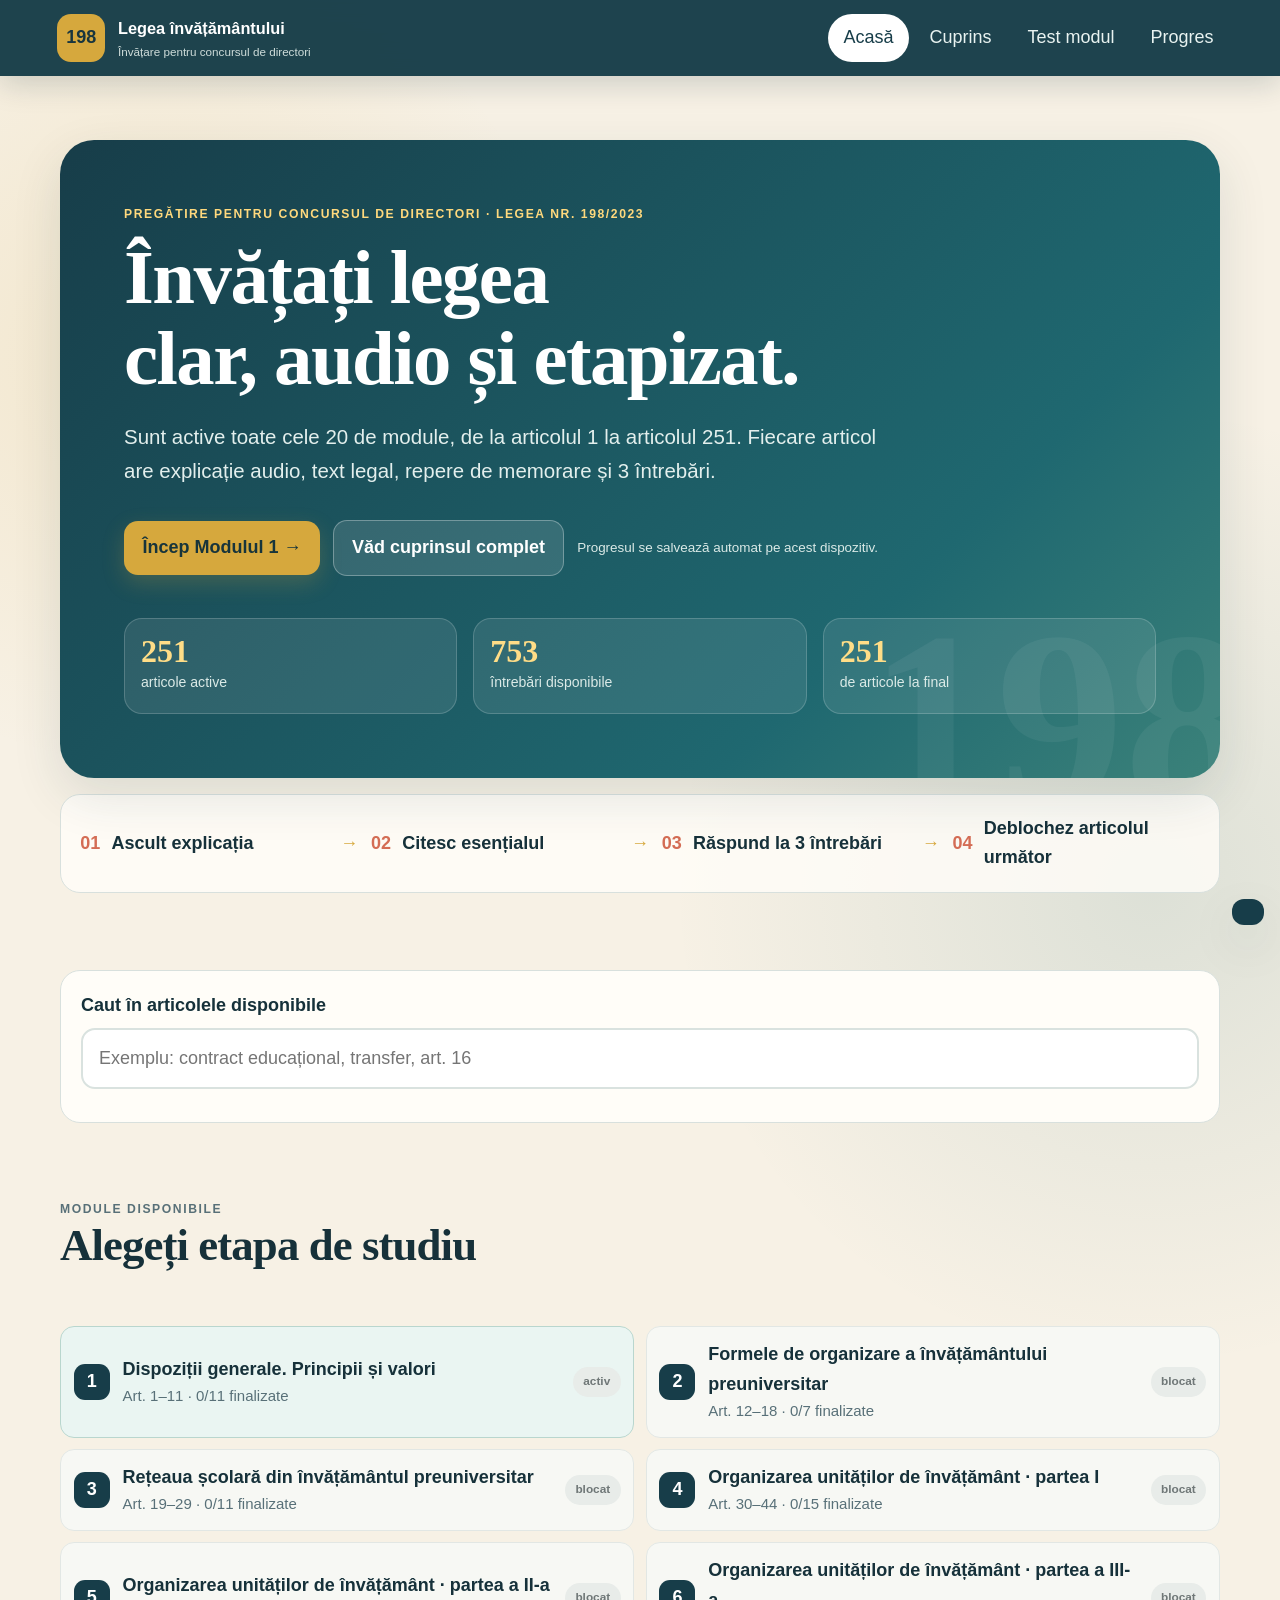
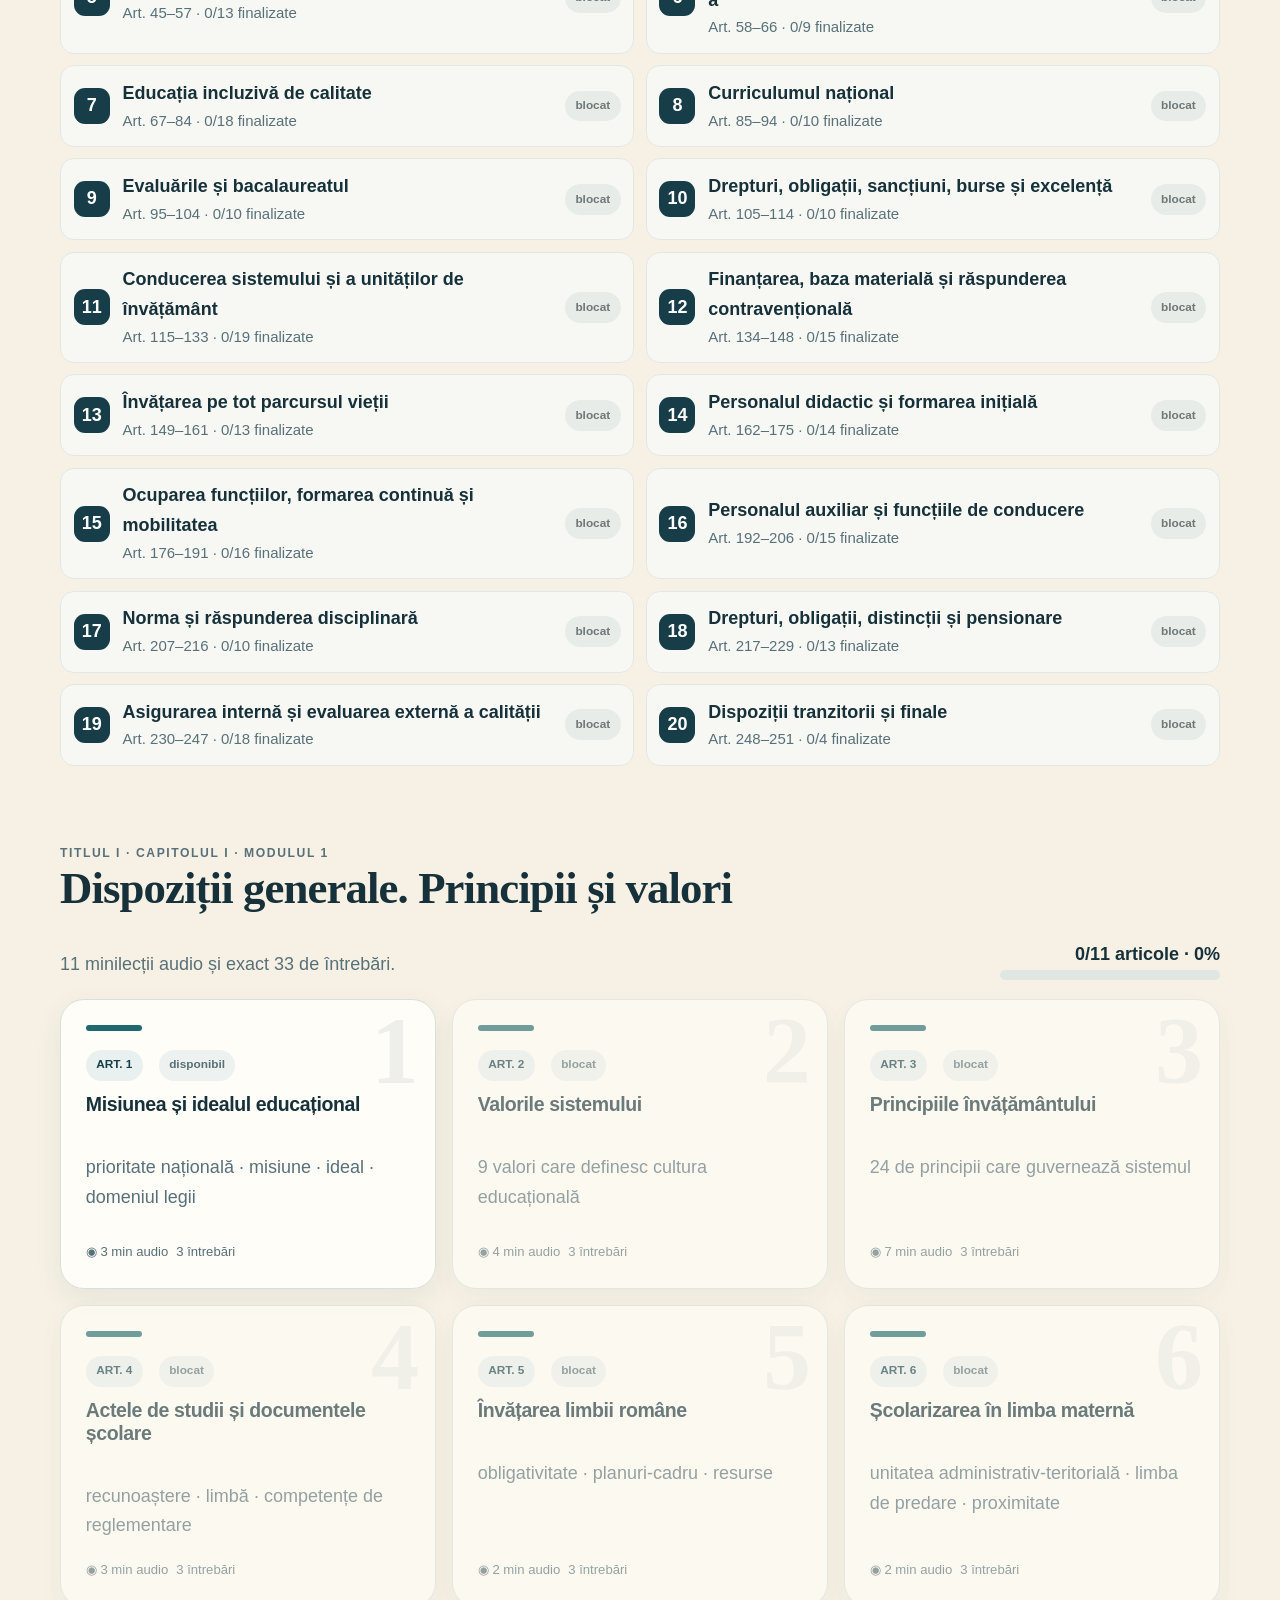
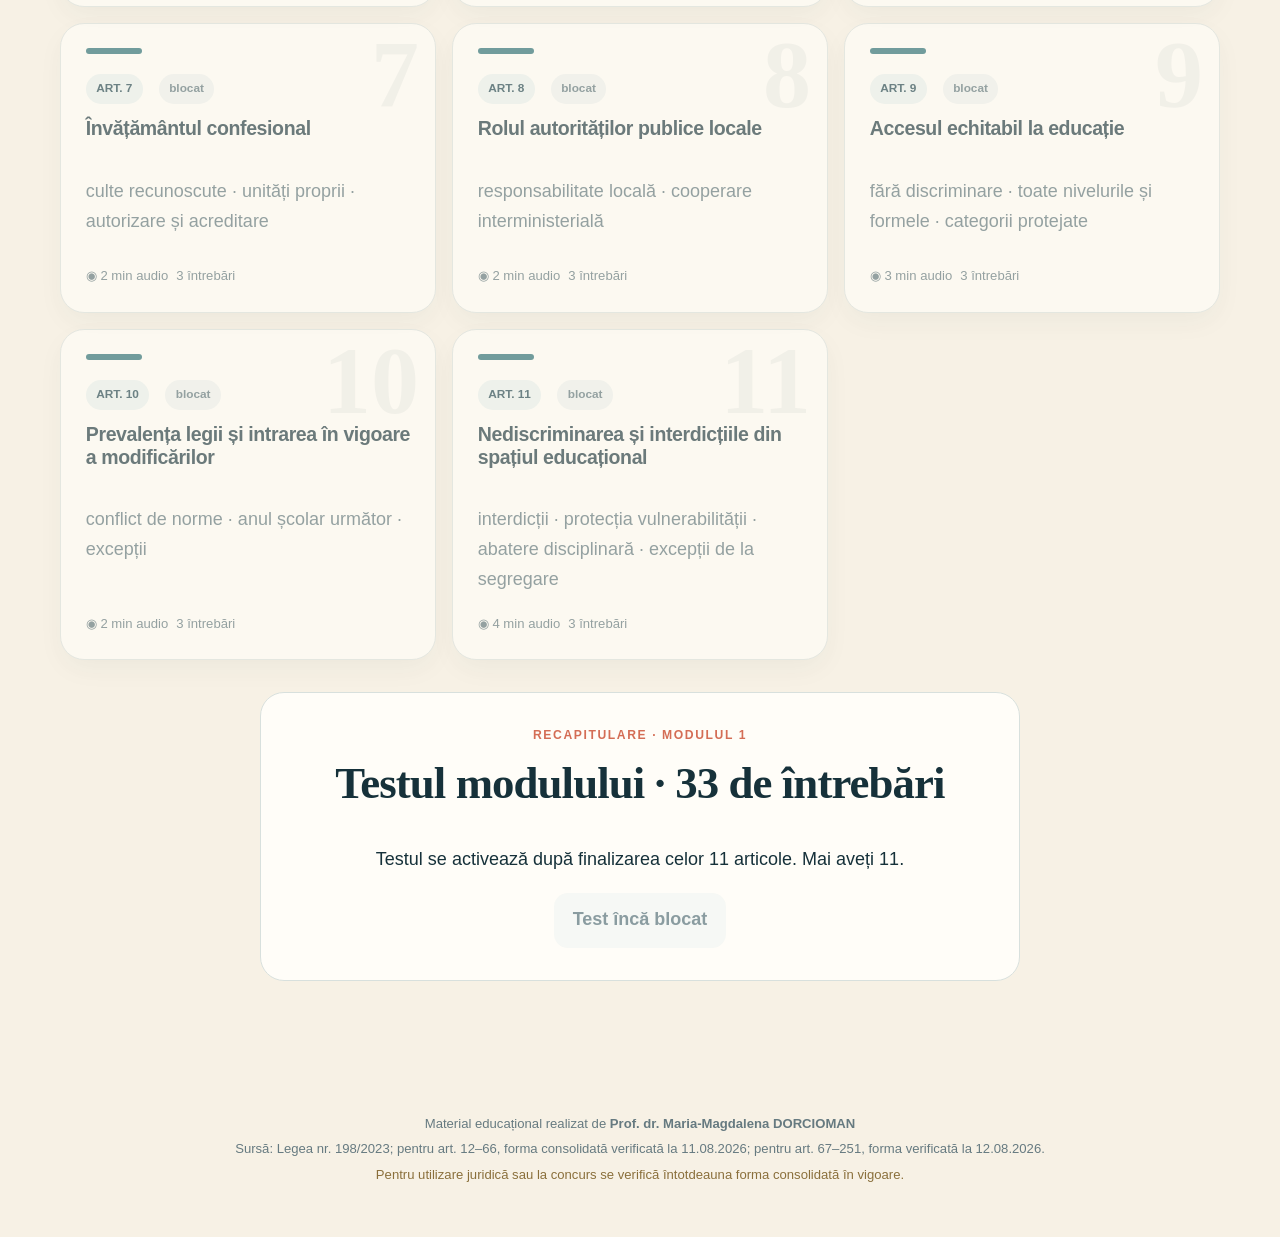
==== index.html @ 4df15e6c "Add files via upload" ====
<!doctype html>
<html lang="ro">
<head>
  <meta charset="utf-8">
  <meta name="viewport" content="width=device-width, initial-scale=1">
  <meta name="theme-color" content="#173d49">
  <title>Legea nr. 198/2023 · Învățare interactivă</title>
  <meta name="description" content="Material audio interactiv, teste și progres etapizat pentru învățarea Legii nr. 198/2023 și pregătirea concursului de directori.">
  <link rel="stylesheet" href="app.css">
</head>
<body>
  <a class="skip-link" href="#main">Sari la conținut</a>

  <header class="topbar">
    <button class="brand" data-view="home" aria-label="Pagina principală">
      <span class="brand-mark">198</span>
      <span>
        <strong>Legea învățământului</strong>
        <small>Învățare pentru concursul de directori</small>
      </span>
    </button>

    <button class="menu-button" id="menuButton" aria-expanded="false" aria-controls="mainNav" aria-label="Deschide meniul">☰</button>

    <nav id="mainNav" aria-label="Navigare principală">
      <button class="nav-button active" data-view="home">Acasă</button>
      <button class="nav-button" data-view="structure">Cuprins</button>
      <button class="nav-button" data-view="exam">Test modul</button>
      <button class="nav-button" data-view="progress">Progres</button>
    </nav>
  </header>

  <main id="main" tabindex="-1"></main>

  <footer class="site-footer">
    <p>Material educațional realizat de <strong>Prof. dr. Maria-Magdalena DORCIOMAN</strong></p>
    <p>Sursă: Legea nr. 198/2023; pentru art. 12–66, forma consolidată verificată la 11.08.2026; pentru art. 67–251, forma verificată la 12.08.2026.</p>
    <p class="legal-note">Pentru utilizare juridică sau la concurs se verifică întotdeauna forma consolidată în vigoare.</p>
  </footer>

  <div id="toast" class="toast" role="status" aria-live="polite"></div>

  <script src="data.js"></script>
  <script src="module2.js"></script>
  <script src="module3.js"></script>
  <script src="module4.js"></script>
  <script src="module5.js"></script>
  <script src="module6.js"></script>
  <script src="module7.js"></script>
  <script src="module8.js"></script>
  <script src="module9.js"></script>
  <script src="module10.js"></script>
  <script src="module11.js"></script>
  <script src="module12.js"></script>
  <script src="module13.js"></script>
  <script src="module14.js"></script>
  <script src="module15.js"></script>
  <script src="module16.js"></script>
  <script src="module17.js"></script>
  <script src="module18.js"></script>
  <script src="module19.js"></script>
  <script src="module20.js"></script>
  <script src="app.js"></script>
</body>
</html>
---- app.css ----
:root {
  --ink: #16313a;
  --muted: #587078;
  --paper: #fffdf8;
  --cream: #f7f1e5;
  --teal: #1f6870;
  --teal-dark: #173d49;
  --gold: #d6a83d;
  --coral: #d46d55;
  --green: #2f7d62;
  --red: #b84c4c;
  --line: #d8e0dd;
  --shadow: 0 18px 50px rgba(25, 58, 63, .12);
  --radius: 24px;
}

* { box-sizing: border-box; }
html { scroll-behavior: smooth; }
body {
  margin: 0;
  color: var(--ink);
  background:
    radial-gradient(circle at 12% 8%, rgba(214, 168, 61, .15), transparent 26rem),
    radial-gradient(circle at 90% 20%, rgba(31, 104, 112, .12), transparent 30rem),
    var(--cream);
  font-family: "Segoe UI", Arial, sans-serif;
  font-size: 18px;
  line-height: 1.65;
}

button, input { font: inherit; }
button { cursor: pointer; }
button:focus-visible, input:focus-visible, summary:focus-visible {
  outline: 3px solid rgba(214, 168, 61, .72);
  outline-offset: 3px;
}
button:disabled { cursor: not-allowed; }

.skip-link {
  position: fixed;
  left: 1rem;
  top: -5rem;
  z-index: 100;
  padding: .7rem 1rem;
  color: var(--ink);
  background: white;
  border-radius: 12px;
}
.skip-link:focus { top: 1rem; }

.topbar {
  position: sticky;
  top: 0;
  z-index: 30;
  min-height: 76px;
  display: flex;
  align-items: center;
  justify-content: space-between;
  gap: 1rem;
  padding: .7rem clamp(1rem, 4vw, 4rem);
  color: white;
  background: rgba(23, 61, 73, .97);
  backdrop-filter: blur(14px);
  box-shadow: 0 8px 30px rgba(15, 47, 56, .18);
}

.brand {
  display: flex;
  align-items: center;
  gap: .8rem;
  color: white;
  background: transparent;
  border: 0;
  text-align: left;
}
.brand-mark {
  width: 48px;
  height: 48px;
  display: grid;
  place-items: center;
  color: #18353e;
  background: var(--gold);
  border-radius: 14px;
  font-weight: 900;
}
.brand strong, .brand small { display: block; }
.brand strong { font-size: 1.02rem; }
.brand small { color: #cfddda; font-size: .73rem; }

nav { display: flex; gap: .35rem; }
.nav-button {
  padding: .55rem .95rem;
  color: #e9f3f1;
  background: transparent;
  border: 0;
  border-radius: 999px;
}
.nav-button:hover, .nav-button.active { color: var(--teal-dark); background: white; }
.menu-button {
  display: none;
  padding: .35rem .7rem;
  color: white;
  background: transparent;
  border: 1px solid rgba(255, 255, 255, .3);
  border-radius: 12px;
}

main { min-height: calc(100vh - 190px); }
.page {
  width: min(1160px, calc(100% - 2rem));
  margin: 0 auto;
  padding: clamp(2rem, 5vw, 5rem) 0;
  animation: rise .35s ease both;
}
@keyframes rise { from { opacity: 0; transform: translateY(9px); } }

.eyebrow {
  margin: 0 0 .8rem;
  color: var(--coral);
  font-size: .76rem;
  font-weight: 800;
  letter-spacing: .13em;
  text-transform: uppercase;
}
.eyebrow.muted { color: var(--muted); }
h1, h2, h3 { margin-top: 0; line-height: 1.15; letter-spacing: -.02em; }
h1 { max-width: 950px; margin-bottom: 1.2rem; font: 700 clamp(2.5rem, 6vw, 5.1rem)/1.06 Georgia, serif; }
h2 { font: 700 clamp(1.85rem, 3.5vw, 3rem)/1.12 Georgia, serif; }
h3 { font-size: 1.22rem; }
.lead { max-width: 780px; color: var(--muted); font-size: clamp(1.05rem, 2vw, 1.28rem); }

.hero {
  position: relative;
  padding: clamp(2.2rem, 5vw, 5.2rem);
  overflow: hidden;
  color: white;
  background: linear-gradient(135deg, #173d49 0%, #1f6870 72%, #3b827a 100%);
  border-radius: 34px;
  box-shadow: var(--shadow);
}
.hero::after {
  content: "198";
  position: absolute;
  right: -2rem;
  bottom: -4.5rem;
  color: rgba(255, 255, 255, .055);
  font: 900 16rem/1 Georgia, serif;
}
.hero > * { position: relative; z-index: 1; }
.hero .eyebrow { color: #ffd97d; }
.hero .lead { color: #e3efed; }
.hero-actions { display: flex; flex-wrap: wrap; gap: .8rem; align-items: center; margin-top: 2rem; }
.save-note { color: #dbeae7; font-size: .84rem; }

.primary, .secondary, .ghost, .danger {
  padding: .78rem 1.15rem;
  font-weight: 750;
  border: 0;
  border-radius: 14px;
  transition: transform .15s, box-shadow .15s, background .15s;
}
.primary:hover, .secondary:hover, .ghost:hover, .danger:hover { transform: translateY(-2px); }
.primary { color: #17343b; background: var(--gold); box-shadow: 0 8px 22px rgba(214, 168, 61, .22); }
.secondary { color: white; background: var(--teal); }
.ghost { color: var(--teal-dark); background: #edf3f1; }
.danger { color: #8a3838; background: #fae7e4; }
.hero .ghost { color: white; background: rgba(255, 255, 255, .12); border: 1px solid rgba(255, 255, 255, .3); }
.primary:disabled, .secondary:disabled, .ghost:disabled { opacity: .5; transform: none; }

.stats {
  display: grid;
  grid-template-columns: repeat(3, minmax(0, 1fr));
  gap: 1rem;
  margin-top: 2.6rem;
}
.stat { padding: 1rem; background: rgba(255, 255, 255, .09); border: 1px solid rgba(255, 255, 255, .18); border-radius: 18px; }
.stat strong { display: block; color: #ffdd87; font: 700 2rem/1 Georgia, serif; }
.stat span { color: #dbeae7; font-size: .88rem; }

.section { margin-top: clamp(2.5rem, 6vw, 5rem); }
.section-head { display: flex; align-items: end; justify-content: space-between; gap: 1rem; margin-bottom: 1.2rem; }
.section-head p { margin: 0; color: var(--muted); }
.section-head .progress-summary { min-width: 220px; text-align: right; }
.progress-track { height: 10px; overflow: hidden; background: #dfe7e3; border-radius: 99px; }
.progress-track span { display: block; height: 100%; background: linear-gradient(90deg, var(--teal), var(--gold)); border-radius: inherit; transition: width .25s; }

.method-strip {
  display: grid;
  grid-template-columns: 1fr auto 1fr auto 1fr auto 1fr;
  align-items: center;
  gap: .8rem;
  margin-top: 1rem;
  padding: 1.2rem;
  background: rgba(255, 253, 248, .82);
  border: 1px solid var(--line);
  border-radius: 20px;
}
.method-step { display: flex; align-items: center; gap: .7rem; font-weight: 700; }
.method-step b { color: var(--coral); }
.method-arrow { color: var(--gold); font-weight: 900; }

.card-grid { display: grid; grid-template-columns: repeat(3, minmax(0, 1fr)); gap: 1rem; }
.lesson-card {
  position: relative;
  min-height: 290px;
  display: flex;
  flex-direction: column;
  padding: 1.55rem;
  overflow: hidden;
  color: var(--ink);
  background: var(--paper);
  border: 1px solid var(--line);
  border-radius: var(--radius);
  box-shadow: 0 10px 28px rgba(34, 72, 74, .07);
  text-align: left;
}
.lesson-card::before { content: ""; width: 56px; height: 6px; margin-bottom: 1.2rem; background: var(--accent, var(--teal)); border-radius: 6px; }
.lesson-card:hover:not(:disabled) { transform: translateY(-3px); box-shadow: var(--shadow); }
.lesson-card .number { position: absolute; right: 1rem; top: .2rem; color: rgba(20, 62, 71, .07); font: 700 6rem/1 Georgia, serif; }
.lesson-card p { color: var(--muted); }
.lesson-card footer { display: flex; justify-content: space-between; gap: .5rem; margin-top: auto; color: var(--muted); font-size: .82rem; }
.lesson-card.locked { opacity: .62; }
.lesson-card.done { border-color: rgba(47, 125, 98, .5); }
.lesson-card.done::before { background: var(--green); }
.card-top { display: flex; justify-content: space-between; gap: 1rem; margin-bottom: .8rem; }
.article-pill, .status-pill, .duration-badge, .module-status {
  display: inline-flex;
  align-items: center;
  gap: .35rem;
  padding: .35rem .65rem;
  font-size: .74rem;
  font-weight: 850;
  border-radius: 999px;
}
.article-pill { color: var(--teal-dark); background: #e8f1ef; }
.status-pill { color: var(--muted); background: #edf1ef; }
.status-pill.done, .module-status.active { color: #23654e; background: #e3f4eb; }

.search-panel { padding: 1.25rem; background: var(--paper); border: 1px solid var(--line); border-radius: 20px; }
.search-panel label { display: block; margin-bottom: .45rem; font-weight: 800; }
.search-panel input { width: 100%; padding: .85rem 1rem; color: var(--ink); background: white; border: 2px solid #d9e2df; border-radius: 14px; }
.search-results { display: grid; gap: .5rem; margin-top: .8rem; }
.search-result { display: flex; justify-content: space-between; gap: 1rem; padding: .75rem .9rem; color: var(--ink); background: #f5f8f6; border: 0; border-radius: 12px; text-align: left; }
.search-result:hover { background: #e8f1ef; }

.law-map { display: grid; gap: 1rem; }
.title-group { padding: clamp(1.2rem, 3vw, 2rem); background: var(--paper); border: 1px solid var(--line); border-radius: var(--radius); box-shadow: 0 9px 25px rgba(34, 72, 74, .06); }
.title-group-head { display: flex; justify-content: space-between; gap: 1rem; align-items: start; }
.title-group-head h2 { margin-bottom: .35rem; font-size: clamp(1.5rem, 3vw, 2.1rem); }
.title-group-head p { margin: 0; color: var(--muted); }
.module-list { display: grid; grid-template-columns: repeat(2, minmax(0, 1fr)); gap: .7rem; margin-top: 1.2rem; }
.module-row { display: grid; grid-template-columns: auto 1fr auto; gap: .8rem; align-items: center; padding: .8rem; background: #f7f8f4; border: 1px solid #e2e7e4; border-radius: 14px; }
button.module-row { width: 100%; color: var(--ink); text-align: left; }
.module-row.active { background: #eaf5f2; border-color: #b9d6ce; }
.module-number { display: grid; place-items: center; width: 36px; height: 36px; color: white; background: var(--teal-dark); border-radius: 11px; font-weight: 900; }
.module-row strong, .module-row small { display: block; }
.module-row small { color: var(--muted); }
.module-status { color: #6f7777; background: #e8ece9; white-space: nowrap; }

.breadcrumb { display: flex; flex-wrap: wrap; gap: .55rem; align-items: center; margin-bottom: 1.8rem; color: var(--muted); font-size: .88rem; }
.breadcrumb button { padding: 0; color: var(--teal); background: transparent; border: 0; font-weight: 750; }
.lesson-header { display: grid; grid-template-columns: 1fr auto; align-items: end; gap: 1rem; margin-bottom: 1.5rem; }
.lesson-header h1 { margin-bottom: .4rem; font-size: clamp(2.2rem, 5vw, 4rem); }
.lesson-header p { margin: 0; color: var(--muted); }
.duration-badge { color: var(--teal-dark); background: #e7efec; }

.audio-card, .paper-card, .quiz-card, .result-card {
  background: var(--paper);
  border: 1px solid var(--line);
  border-radius: var(--radius);
  box-shadow: 0 10px 30px rgba(34, 72, 74, .07);
}
.audio-card { padding: 1.3rem; color: white; background: linear-gradient(120deg, var(--teal-dark), #225e68); border-color: transparent; }
.audio-heading { display: grid; grid-template-columns: auto 1fr auto; gap: 1rem; align-items: center; }
.audio-icon { display: grid; place-items: center; width: 62px; height: 62px; background: rgba(255, 255, 255, .12); border-radius: 20px; font-size: 1.8rem; }
.audio-heading span, .audio-heading strong { display: block; }
.audio-heading span { color: #d8e9e6; font-size: .82rem; }
.audio-heading strong { font-size: 1.15rem; }
.listened-badge { padding: .35rem .65rem; color: #d8ffe8 !important; background: rgba(52, 143, 101, .35); border-radius: 999px; font-weight: 800; }
.player-row { display: grid; grid-template-columns: auto 1fr auto; gap: .8rem; align-items: center; margin-top: 1.2rem; }
.round-control { width: 52px; height: 52px; display: grid; place-items: center; color: var(--teal-dark); background: var(--gold); border: 0; border-radius: 50%; font-weight: 900; }
.small-control, .speed-row button { padding: .5rem .75rem; color: white; background: rgba(255, 255, 255, .09); border: 1px solid rgba(255, 255, 255, .25); border-radius: 11px; }
.small-control:disabled { opacity: .45; }
.player-track { height: 9px; overflow: hidden; background: rgba(255, 255, 255, .17); border-radius: 99px; }
.player-track i { display: block; width: 0; height: 100%; background: var(--gold); border-radius: inherit; }
.player-meta { display: flex; justify-content: space-between; margin-top: .25rem; color: #cfe0dc; font-size: .75rem; }
.speed-row { display: flex; flex-wrap: wrap; gap: .45rem; align-items: center; margin-top: .9rem; color: #dceae7; font-size: .85rem; }
.speed-row button.active { color: var(--teal-dark); background: white; }
.audio-fallback { margin-top: 1rem; padding: .8rem; color: #ffe39a; background: rgba(0, 0, 0, .16); border-radius: 12px; }
.audio-fallback button { margin-left: .5rem; padding: .4rem .65rem; border: 0; border-radius: 9px; }

.transcript, .legal-panel { margin-top: 1rem; padding: 1.1rem 1.25rem; background: var(--paper); border: 1px solid var(--line); border-radius: 18px; }
.transcript summary, .legal-panel summary { cursor: pointer; color: var(--teal-dark); font-weight: 850; }
.transcript-body, .legal-text { max-width: 86ch; margin: 1.2rem auto 0; font: 1.04rem/1.83 Georgia, serif; }
.legal-text { white-space: pre-wrap; }
.source-badge { display: inline-block; margin-top: 1rem; padding: .35rem .6rem; color: var(--muted); background: #edf1ef; border-radius: 9px; font-size: .75rem; }

.remember-panel { display: grid; grid-template-columns: 150px 1fr; gap: 1.2rem; margin-top: 1.2rem; padding: clamp(1.2rem, 3vw, 2rem); color: #553f10; background: #fbf1d6; border: 1px solid #ead89f; border-radius: var(--radius); }
.remember-label { font: 800 1.35rem/1.2 Georgia, serif; }
.remember-panel p { display: grid; grid-template-columns: 34px 1fr; gap: .7rem; align-items: start; margin: 0 0 .65rem; }
.remember-panel b { width: 32px; height: 32px; display: grid; place-items: center; color: white; background: var(--gold); border-radius: 9px; }

.quiz-wrap { margin-top: 1.4rem; }
.quiz-heading { display: flex; justify-content: space-between; gap: 1rem; align-items: end; margin-bottom: 1rem; }
.quiz-heading p { margin: 0; color: var(--muted); }
.quiz-count { min-width: 70px; padding: .55rem .7rem; color: var(--teal-dark); background: #e8f1ef; border-radius: 12px; text-align: center; font-weight: 900; }
.quiz-locked { padding: 2rem; text-align: center; }
.quiz-locked .lock-icon { display: grid; place-items: center; width: 58px; height: 58px; margin: 0 auto .8rem; background: #e8efec; border-radius: 18px; font-size: 1.6rem; }
.questions-stack { display: grid; gap: 1rem; }
.question-card { display: grid; grid-template-columns: 44px 1fr; gap: 1rem; padding: clamp(1.15rem, 3vw, 1.7rem); background: var(--paper); border: 1px solid var(--line); border-radius: 18px; }
.question-number { width: 42px; height: 42px; display: grid; place-items: center; color: white; background: var(--teal-dark); border-radius: 12px; font-weight: 900; }
.question-content h3 { margin-bottom: 1rem; }
.options-list { display: grid; grid-template-columns: 1fr 1fr; gap: .65rem; }
.option { min-height: 82px; display: grid; grid-template-columns: 34px 1fr; gap: .7rem; align-items: center; padding: .75rem; color: var(--ink); background: #fff; border: 2px solid #d9e2df; border-radius: 14px; text-align: left; }
.option:hover:not(:disabled) { background: #f3f9f7; border-color: var(--teal); }
.option-letter { width: 34px; height: 34px; display: grid; place-items: center; background: #e7eeeb; border-radius: 10px; font-weight: 850; }
.option.selected { background: #e9f3f4; border-color: var(--teal); }
.option.selected .option-letter { color: white; background: var(--teal); }
.option.correct { background: #eaf7f0; border-color: var(--green); }
.option.correct .option-letter { color: white; background: var(--green); }
.option.wrong { background: #fbeeed; border-color: var(--red); }
.option.wrong .option-letter { color: white; background: var(--red); }
.feedback { margin-top: .8rem; padding: .85rem; background: #edf7f2; border-left: 5px solid var(--green); border-radius: 10px; }
.feedback.wrong { background: #fbedeb; border-color: var(--red); }
.quiz-submit { display: block; margin: 1.2rem auto 0; }

.result-card { display: grid; grid-template-columns: auto 1fr auto; gap: 1rem; align-items: center; margin-top: 1.2rem; padding: 1.3rem; }
.score-badge { width: 86px; height: 86px; display: grid; place-items: center; color: white; background: var(--teal); border-radius: 50%; font: 800 1.55rem/1 Georgia, serif; }
.result-card.success { border-color: rgba(47, 125, 98, .52); }
.result-card.retry { border-color: rgba(184, 76, 76, .5); }

.exam-lock, .empty { max-width: 760px; margin: 2rem auto; padding: 2rem; background: var(--paper); border: 1px solid var(--line); border-radius: var(--radius); text-align: center; }
.exam-status { margin: 1.2rem 0 2rem; }
.exam-status-row { display: flex; justify-content: space-between; gap: 1rem; margin-bottom: .35rem; color: var(--muted); font-size: .86rem; }
.article-reference { display: inline-block; margin-bottom: .45rem; color: var(--coral); font-size: .75rem; font-weight: 850; letter-spacing: .08em; }
.exam-result { display: grid; grid-template-columns: auto 1fr auto; gap: 1rem; align-items: center; margin: 1.5rem 0; padding: 1.4rem; color: white; background: linear-gradient(120deg, var(--teal-dark), var(--teal)); border-radius: var(--radius); }
.exam-result strong { font: 800 2.6rem/1 Georgia, serif; }
.exam-result span { color: #dce9e6; }

.progress-grid { display: grid; grid-template-columns: repeat(4, minmax(0, 1fr)); gap: 1rem; }
.progress-card { padding: 1.35rem; background: var(--paper); border: 1px solid var(--line); border-radius: var(--radius); }
.progress-card .big { display: block; color: var(--teal); font: 800 2.4rem/1 Georgia, serif; }
.progress-card p { color: var(--muted); }
.mistake-list { display: grid; gap: .65rem; padding: 0; list-style: none; }
.mistake-list li { display: flex; justify-content: space-between; gap: 1rem; padding: .75rem .9rem; background: #fff7ef; border: 1px solid #eed7bf; border-radius: 12px; }

.site-footer { padding: 2rem 1rem 3rem; color: #667a80; text-align: center; font-size: .82rem; }
.site-footer p { margin: .25rem; }
.site-footer .legal-note { color: #8a6f3b; }
.toast { position: fixed; right: 1rem; bottom: 1rem; z-index: 50; max-width: 420px; padding: .8rem 1rem; color: white; background: var(--teal-dark); border-radius: 12px; box-shadow: var(--shadow); transform: translateY(160%); transition: transform .25s; }
.toast.show { transform: translateY(0); }

@media (max-width: 930px) {
  .card-grid, .progress-grid { grid-template-columns: repeat(2, minmax(0, 1fr)); }
  .module-list { grid-template-columns: 1fr; }
  .method-strip { grid-template-columns: 1fr; }
  .method-arrow { display: none; }
  .method-step { justify-content: center; }
}

@media (max-width: 720px) {
  body { font-size: 17px; }
  .menu-button { display: block; }
  .topbar nav { display: none; position: absolute; left: 1rem; right: 1rem; top: 70px; padding: .7rem; background: var(--teal-dark); border-radius: 16px; box-shadow: var(--shadow); }
  .topbar nav.open { display: grid; }
  .nav-button { text-align: left; }
  .page { width: min(100% - 1rem, 1160px); padding-top: 1rem; }
  .hero { border-radius: 24px; }
  .stats, .card-grid, .progress-grid { grid-template-columns: 1fr; }
  .section-head, .lesson-header, .quiz-heading { display: block; }
  .section-head .progress-summary { margin-top: .7rem; text-align: left; }
  .options-list { grid-template-columns: 1fr; }
  .audio-heading { grid-template-columns: auto 1fr; }
  .listened-badge { grid-column: 1 / -1; width: max-content; }
  .player-row { grid-template-columns: auto 1fr; }
  .player-row .small-control { grid-column: 1 / -1; }
  .remember-panel { grid-template-columns: 1fr; }
  .result-card, .exam-result { grid-template-columns: 1fr; text-align: center; }
  .score-badge { margin: 0 auto; }
  .question-card { grid-template-columns: 1fr; }
  .title-group-head { display: block; }
  .module-row { grid-template-columns: auto 1fr; }
  .module-status { grid-column: 2; width: max-content; }
}

@media (prefers-reduced-motion: reduce) {
  * { scroll-behavior: auto !important; animation: none !important; transition: none !important; }
}
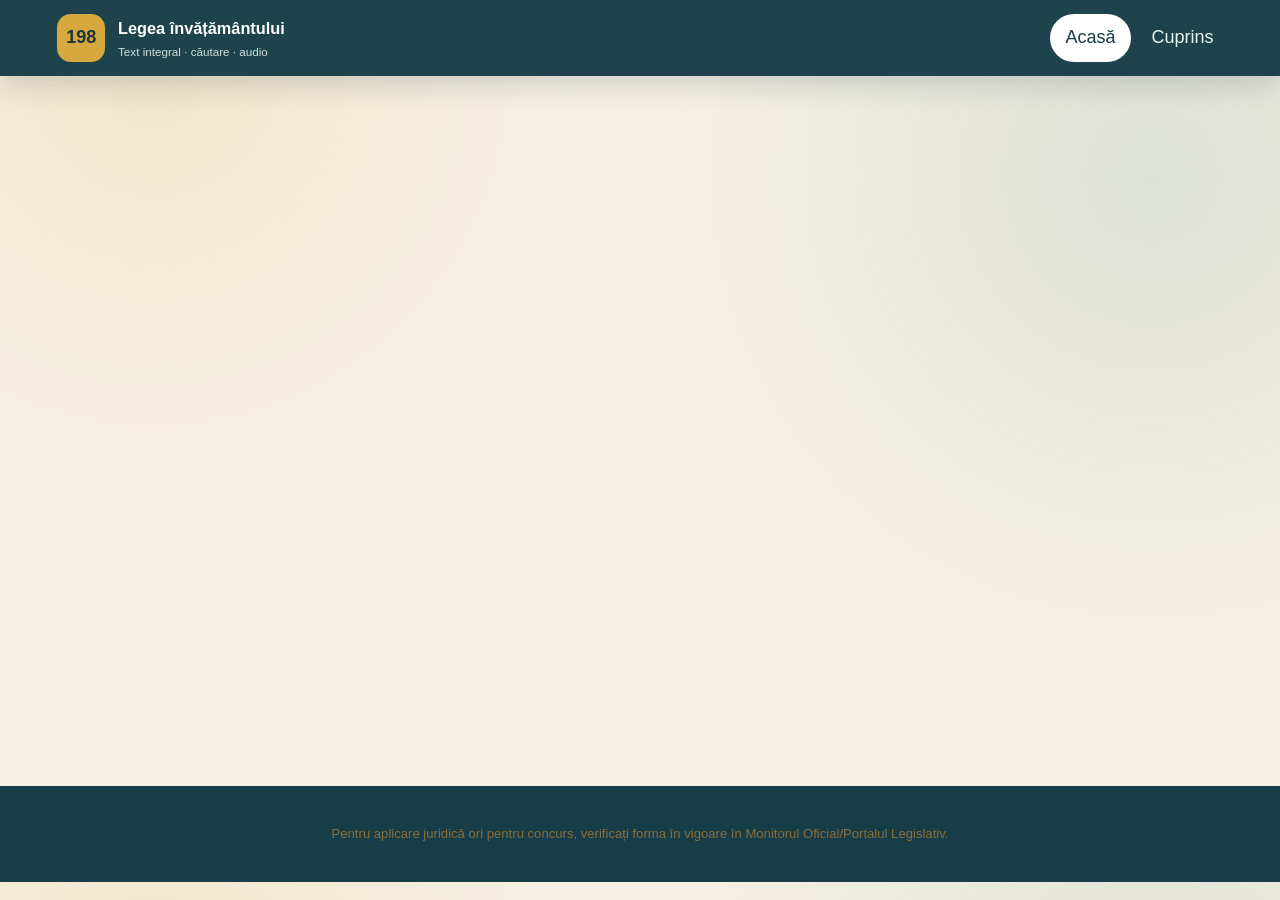
==== commit 53770fc6: "Refacere aplicație din textul consolidat al Legii 198/2023" ====
--- a/index.html
+++ b/index.html
@@ -4,62 +4,20 @@
   <meta charset="utf-8">
   <meta name="viewport" content="width=device-width, initial-scale=1">
   <meta name="theme-color" content="#173d49">
-  <title>Legea nr. 198/2023 · Învățare interactivă</title>
-  <meta name="description" content="Material audio interactiv, teste și progres etapizat pentru învățarea Legii nr. 198/2023 și pregătirea concursului de directori.">
+  <title>Legea nr. 198/2023 - text consolidat</title>
+  <meta name="description" content="Legea nr. 198/2023: text integral, căutare și redare audio.">
   <link rel="stylesheet" href="app.css">
 </head>
 <body>
   <a class="skip-link" href="#main">Sari la conținut</a>
-
   <header class="topbar">
-    <button class="brand" data-view="home" aria-label="Pagina principală">
-      <span class="brand-mark">198</span>
-      <span>
-        <strong>Legea învățământului</strong>
-        <small>Învățare pentru concursul de directori</small>
-      </span>
-    </button>
-
-    <button class="menu-button" id="menuButton" aria-expanded="false" aria-controls="mainNav" aria-label="Deschide meniul">☰</button>
-
-    <nav id="mainNav" aria-label="Navigare principală">
-      <button class="nav-button active" data-view="home">Acasă</button>
-      <button class="nav-button" data-view="structure">Cuprins</button>
-      <button class="nav-button" data-view="exam">Test modul</button>
-      <button class="nav-button" data-view="progress">Progres</button>
-    </nav>
+    <button class="brand" id="homeButton"><span class="brand-mark">198</span><span><strong>Legea învățământului</strong><small>Text integral · căutare · audio</small></span></button>
+    <nav aria-label="Navigare principală"><button class="nav-button active" data-view="home">Acasă</button><button class="nav-button" data-view="contents">Cuprins</button></nav>
   </header>
-
   <main id="main" tabindex="-1"></main>
-
-  <footer class="site-footer">
-    <p>Material educațional realizat de <strong>Prof. dr. Maria-Magdalena DORCIOMAN</strong></p>
-    <p>Sursă: Legea nr. 198/2023; pentru art. 12–66, forma consolidată verificată la 11.08.2026; pentru art. 67–251, forma verificată la 12.08.2026.</p>
-    <p class="legal-note">Pentru utilizare juridică sau la concurs se verifică întotdeauna forma consolidată în vigoare.</p>
-  </footer>
-
+  <footer class="site-footer"><p id="sourceVersion"></p><p class="legal-note">Pentru aplicare juridică ori pentru concurs, verificați forma în vigoare în Monitorul Oficial/Portalul Legislativ.</p></footer>
   <div id="toast" class="toast" role="status" aria-live="polite"></div>
-
   <script src="data.js"></script>
-  <script src="module2.js"></script>
-  <script src="module3.js"></script>
-  <script src="module4.js"></script>
-  <script src="module5.js"></script>
-  <script src="module6.js"></script>
-  <script src="module7.js"></script>
-  <script src="module8.js"></script>
-  <script src="module9.js"></script>
-  <script src="module10.js"></script>
-  <script src="module11.js"></script>
-  <script src="module12.js"></script>
-  <script src="module13.js"></script>
-  <script src="module14.js"></script>
-  <script src="module15.js"></script>
-  <script src="module16.js"></script>
-  <script src="module17.js"></script>
-  <script src="module18.js"></script>
-  <script src="module19.js"></script>
-  <script src="module20.js"></script>
   <script src="app.js"></script>
 </body>
 </html>
--- a/app.css
+++ b/app.css
@@ -386,3 +386,13 @@
 @media (prefers-reduced-motion: reduce) {
   * { scroll-behavior: auto !important; animation: none !important; transition: none !important; }
 }
+/* Interfața refăcută pentru textul integral al Legii nr. 198/2023 */
+.hero,.page-head,.quick-grid,.module-grid,.module-articles,.results{width:min(1120px,calc(100% - 32px));margin-left:auto;margin-right:auto}
+.hero{padding:72px 0 42px}.hero h1,.page-head h1{margin:.25rem 0 1rem;color:#173d49;font-size:clamp(2.2rem,5vw,4.6rem);line-height:1.04}.hero h1 span{color:#bf7a3d;font-size:.62em}.lead{max-width:820px;font-size:1.16rem;line-height:1.7;color:#425a62}.eyebrow{color:#a86128;font-weight:800;letter-spacing:.14em;font-size:.78rem}
+.search-wrap{max-width:860px;margin:32px 0 18px;padding:22px;border-radius:18px;background:#f1e9dc;box-shadow:0 12px 30px rgba(23,61,73,.08)}.search-wrap label{display:block;margin-bottom:9px;font-weight:800;color:#173d49}.search-row{display:flex;gap:10px}.search-row input{flex:1;min-width:0;padding:15px 17px;border:1px solid #c9d1cf;border-radius:12px;background:#fff;font:inherit;font-size:1rem}.primary,.secondary{border:0;border-radius:11px;padding:12px 17px;font:inherit;font-weight:800;cursor:pointer}.primary{background:#173d49;color:#fff}.secondary{background:#e8eeed;color:#173d49}.source-note{max-width:850px;color:#64767b;font-size:.92rem}
+.quick-grid,.module-grid{display:grid;grid-template-columns:repeat(3,1fr);gap:16px;padding-bottom:56px}.quick-card,.module-card{display:flex;flex-direction:column;gap:7px;text-align:left;border:1px solid #d9e1df;border-radius:17px;background:#fff;padding:22px;color:#173d49;cursor:pointer;box-shadow:0 8px 24px rgba(23,61,73,.06)}.quick-card:hover,.module-card:hover{transform:translateY(-2px);border-color:#bf7a3d}.quick-card strong{font-size:1.25rem}.quick-card span,.module-card small{color:#64767b}
+.page-head{padding:56px 0 30px}.page-head h1{font-size:clamp(2rem,4vw,3.6rem)}.module-grid{grid-template-columns:repeat(4,1fr)}.module-number{font-weight:900;color:#bf7a3d}.module-card strong{line-height:1.35}
+.module-articles,.results{padding:8px 0 60px}.module-heading,.results-head{padding:26px 0 20px;border-top:3px solid #bf7a3d}.module-heading p{margin:0;color:#a86128;font-weight:900;font-size:.8rem;letter-spacing:.12em}.module-heading h2,.results-head h2{margin:6px 0;color:#173d49;font-size:clamp(1.6rem,3vw,2.5rem)}
+.article-card{margin:12px 0;border:1px solid #dbe3e1;border-radius:14px;background:#fff;overflow:hidden}.article-card summary{display:flex;justify-content:space-between;gap:18px;align-items:center;padding:18px 20px;cursor:pointer;color:#173d49;font-weight:900}.article-card summary:hover{background:#f5f8f7}.article-card summary small{color:#6d7e82;font-weight:600;text-align:right}.article-body{padding:4px 22px 24px;border-top:1px solid #e4e9e8}.audio-actions{display:flex;gap:9px;flex-wrap:wrap;margin:18px 0}.legal-text{font-family:Georgia,"Times New Roman",serif;color:#263a40;font-size:1.05rem;line-height:1.72}.legal-text p{white-space:normal;margin:0 0 1.05rem}
+.empty{padding:20px;border-radius:12px;background:#f1e9dc}.site-footer{padding:30px 20px;background:#173d49;color:#eaf0ef;text-align:center}.site-footer p{max-width:900px;margin:7px auto}.toast{position:fixed;right:22px;bottom:22px;z-index:10;transform:translateY(130%);opacity:0;background:#173d49;color:#fff;padding:13px 18px;border-radius:10px;transition:.2s}.toast.show{transform:none;opacity:1}
+@media(max-width:850px){.module-grid{grid-template-columns:repeat(2,1fr)}.quick-grid{grid-template-columns:1fr}.hero{padding-top:44px}}@media(max-width:560px){.search-row{flex-direction:column}.module-grid{grid-template-columns:1fr}.article-card summary{align-items:flex-start;flex-direction:column}.topbar{padding-left:12px;padding-right:12px}.brand small{display:none}}
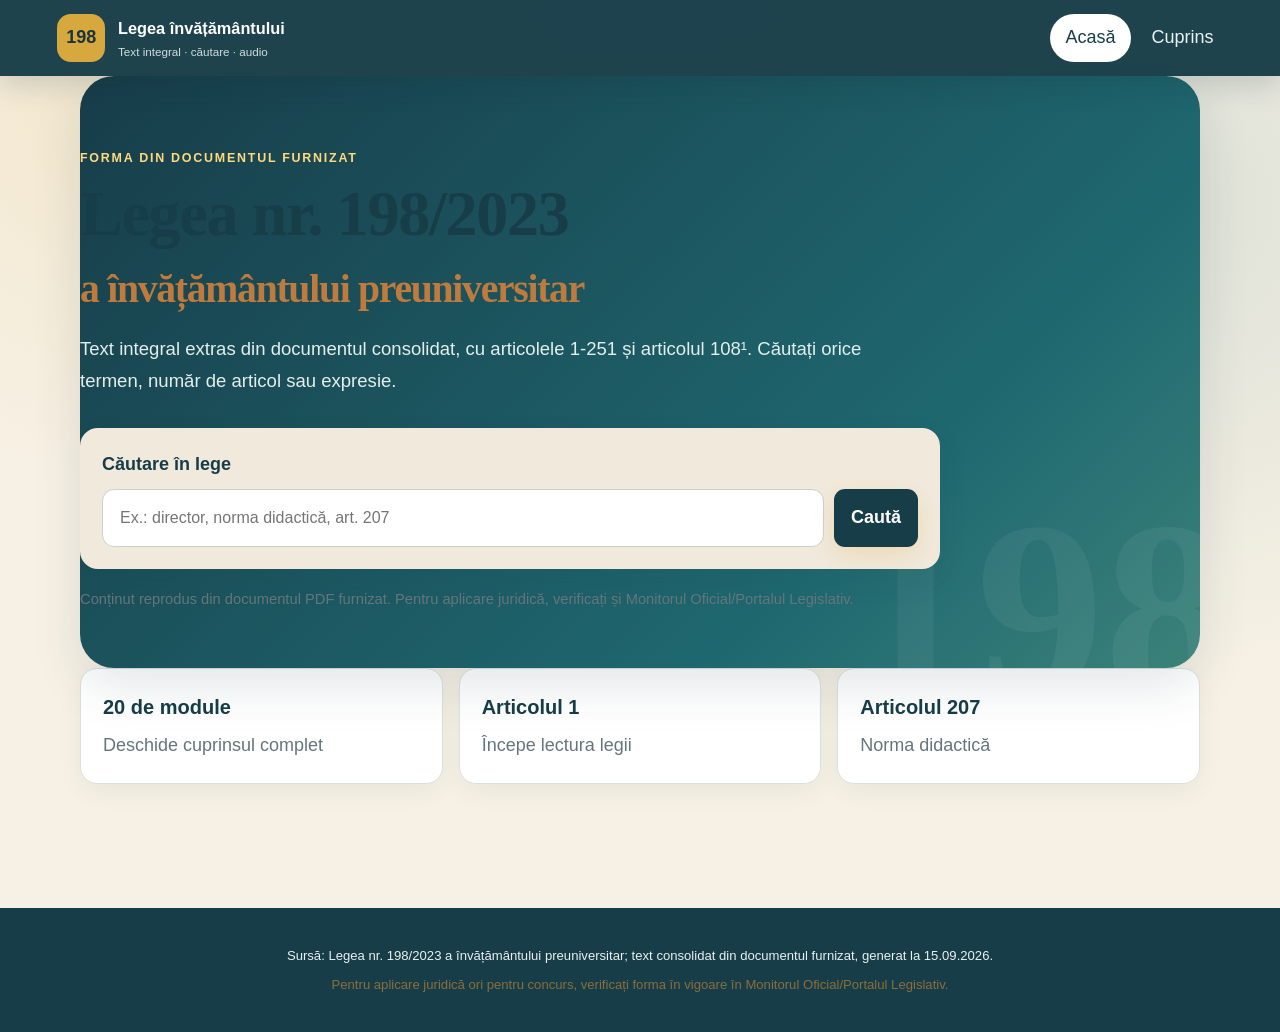
==== commit 1d9c9fce: "Înlocuire integrală a aplicației Legii 198/2023" ====
--- a/index.html
+++ b/index.html
@@ -18,6 +18,26 @@
   <footer class="site-footer"><p id="sourceVersion"></p><p class="legal-note">Pentru aplicare juridică ori pentru concurs, verificați forma în vigoare în Monitorul Oficial/Portalul Legislativ.</p></footer>
   <div id="toast" class="toast" role="status" aria-live="polite"></div>
   <script src="data.js"></script>
+  <script src="module1.js"></script>
+  <script src="module2.js"></script>
+  <script src="module3.js"></script>
+  <script src="module4.js"></script>
+  <script src="module5.js"></script>
+  <script src="module6.js"></script>
+  <script src="module7.js"></script>
+  <script src="module8.js"></script>
+  <script src="module9.js"></script>
+  <script src="module10.js"></script>
+  <script src="module11.js"></script>
+  <script src="module12.js"></script>
+  <script src="module13.js"></script>
+  <script src="module14.js"></script>
+  <script src="module15.js"></script>
+  <script src="module16.js"></script>
+  <script src="module17.js"></script>
+  <script src="module18.js"></script>
+  <script src="module19.js"></script>
+  <script src="module20.js"></script>
   <script src="app.js"></script>
 </body>
 </html>
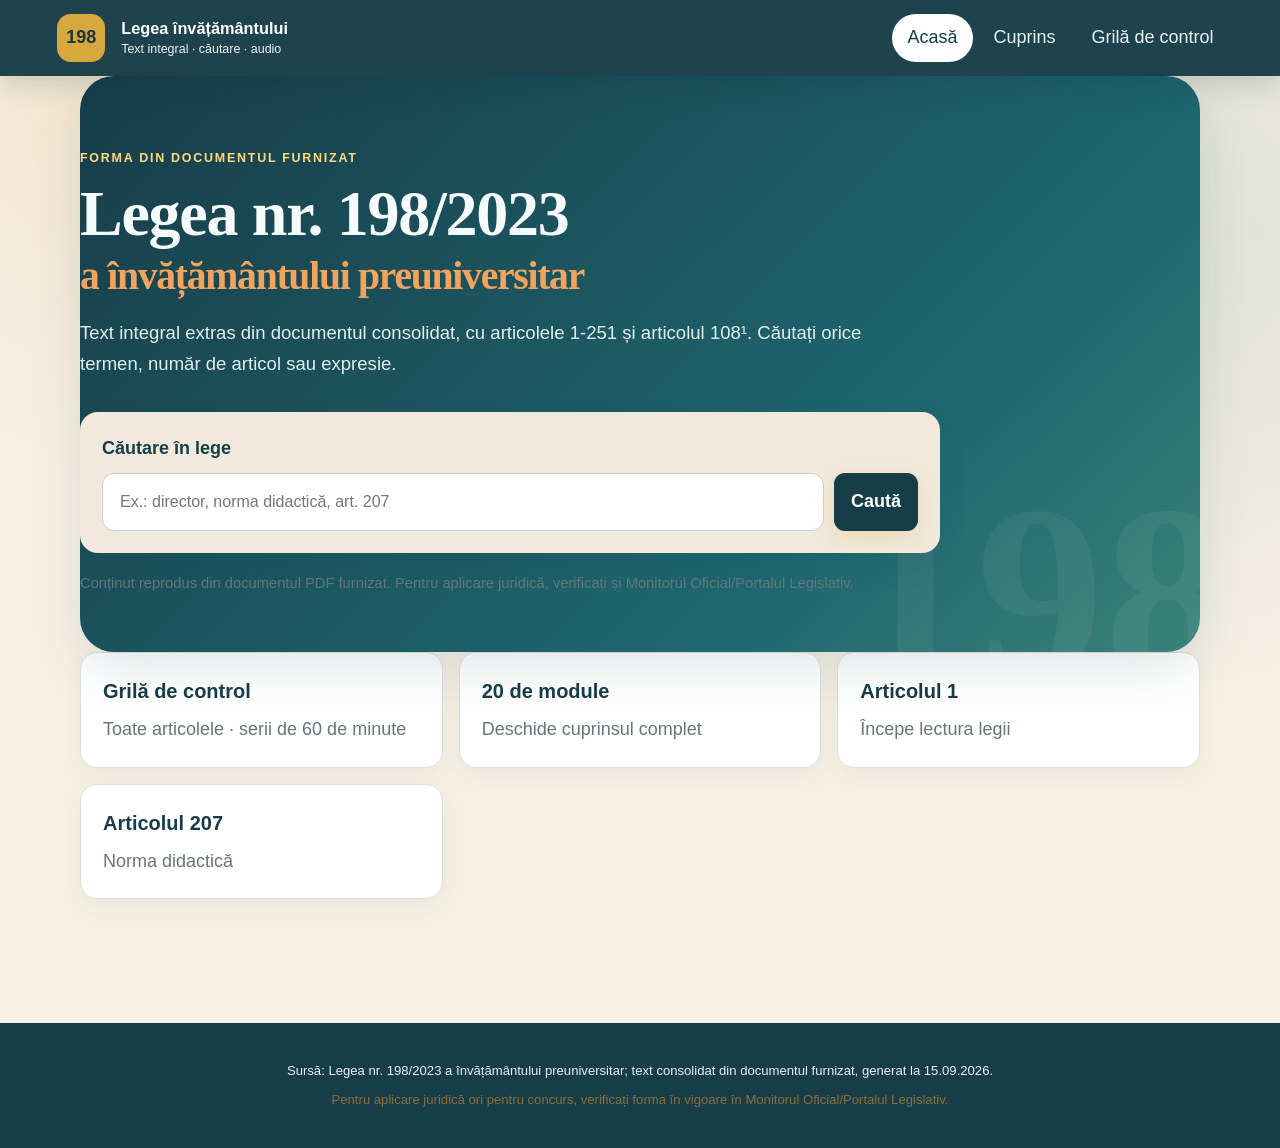
==== commit e78fa081: "Replace article quizzes with 432 source-verified control items and 60-minute learning series" ====
--- a/index.html
+++ b/index.html
@@ -5,14 +5,14 @@
   <meta name="viewport" content="width=device-width, initial-scale=1">
   <meta name="theme-color" content="#173d49">
   <title>Legea nr. 198/2023 - text consolidat</title>
-  <meta name="description" content="Legea nr. 198/2023: text integral, căutare și redare audio.">
-  <link rel="stylesheet" href="app.css">
+  <meta name="description" content="Legea nr. 198/2023: text integral, căutare, redare audio și grilă de control pe articole.">
+  <link rel="stylesheet" href="app.css?v=20261017-control">
 </head>
 <body>
   <a class="skip-link" href="#main">Sari la conținut</a>
   <header class="topbar">
     <button class="brand" id="homeButton"><span class="brand-mark">198</span><span><strong>Legea învățământului</strong><small>Text integral · căutare · audio</small></span></button>
-    <nav aria-label="Navigare principală"><button class="nav-button active" data-view="home">Acasă</button><button class="nav-button" data-view="contents">Cuprins</button></nav>
+    <nav aria-label="Navigare principală"><button class="nav-button active" data-view="home">Acasă</button><button class="nav-button" data-view="contents">Cuprins</button><button class="nav-button" data-view="control">Grilă de control</button></nav>
   </header>
   <main id="main" tabindex="-1"></main>
   <footer class="site-footer"><p id="sourceVersion"></p><p class="legal-note">Pentru aplicare juridică ori pentru concurs, verificați forma în vigoare în Monitorul Oficial/Portalul Legislativ.</p></footer>
@@ -38,6 +38,8 @@
   <script src="module18.js"></script>
   <script src="module19.js"></script>
   <script src="module20.js"></script>
-  <script src="app.js"></script>
+  <script src="control-bank.js?v=20261017-control"></script>
+  <script src="app.js?v=20261017-control"></script>
 </body>
 </html>
+
--- a/app.css
+++ b/app.css
@@ -396,3 +396,58 @@
 .article-card{margin:12px 0;border:1px solid #dbe3e1;border-radius:14px;background:#fff;overflow:hidden}.article-card summary{display:flex;justify-content:space-between;gap:18px;align-items:center;padding:18px 20px;cursor:pointer;color:#173d49;font-weight:900}.article-card summary:hover{background:#f5f8f7}.article-card summary small{color:#6d7e82;font-weight:600;text-align:right}.article-body{padding:4px 22px 24px;border-top:1px solid #e4e9e8}.audio-actions{display:flex;gap:9px;flex-wrap:wrap;margin:18px 0}.legal-text{font-family:Georgia,"Times New Roman",serif;color:#263a40;font-size:1.05rem;line-height:1.72}.legal-text p{white-space:normal;margin:0 0 1.05rem}
 .empty{padding:20px;border-radius:12px;background:#f1e9dc}.site-footer{padding:30px 20px;background:#173d49;color:#eaf0ef;text-align:center}.site-footer p{max-width:900px;margin:7px auto}.toast{position:fixed;right:22px;bottom:22px;z-index:10;transform:translateY(130%);opacity:0;background:#173d49;color:#fff;padding:13px 18px;border-radius:10px;transition:.2s}.toast.show{transform:none;opacity:1}
 @media(max-width:850px){.module-grid{grid-template-columns:repeat(2,1fr)}.quick-grid{grid-template-columns:1fr}.hero{padding-top:44px}}@media(max-width:560px){.search-row{flex-direction:column}.module-grid{grid-template-columns:1fr}.article-card summary{align-items:flex-start;flex-direction:column}.topbar{padding-left:12px;padding-right:12px}.brand small{display:none}}
+ .voice-choice{display:flex;align-items:center;gap:7px;padding:8px 11px;border-radius:11px;background:#f1e9dc;color:#173d49;font-weight:800}.voice-choice select{max-width:230px;border:0;background:transparent;color:#173d49;font:inherit}
+.article-quiz{margin-top:28px;border:1px solid #d7dfdd;border-radius:14px;background:#f8faf9}.article-quiz>summary{padding:16px 18px;color:#173d49;font-family:system-ui,sans-serif;font-weight:900;cursor:pointer}.quiz-list{padding:0 16px 16px}.quiz-item{display:grid;gap:9px;margin:14px 0;padding:16px;border:0;border-radius:12px;background:#fff}.quiz-item legend{padding:0 0 10px;color:#173d49;font-family:system-ui,sans-serif;font-weight:800}.answer-option{display:flex;gap:9px;width:100%;padding:11px 13px;border:1px solid #d8e0de;border-radius:10px;background:#fff;color:#263a40;text-align:left;font:inherit;line-height:1.4;cursor:pointer}.answer-option span{color:#a86128;font-weight:900}.answer-option:hover:not(:disabled){border-color:#bf7a3d;background:#fffaf4}.answer-option.correct{border-color:#358052;background:#e9f6ee}.answer-option.wrong{border-color:#b94c4c;background:#fff0f0}.answer-feedback{display:none;padding:10px 12px;border-radius:9px;font-family:system-ui,sans-serif;font-weight:800}.answer-feedback.success,.answer-feedback.retry{display:block}.answer-feedback.success{background:#e9f6ee;color:#286640}.answer-feedback.retry{background:#fff0f0;color:#943737}
+.answer-feedback small{display:block;margin-top:8px;font-weight:600;line-height:1.45}
+.quiz-item legend{white-space:pre-line}
+
+
+/* Ajustare vizibilitate si aliniere antet - 06.10.2026 */
+.brand{
+  align-items:center;
+  gap:1rem;
+}
+.brand > span:last-child{
+  display:flex;
+  flex-direction:column;
+  justify-content:center;
+  gap:4px;
+}
+.brand strong{
+  margin:0;
+  color:#ffffff;
+  line-height:1.15;
+}
+.brand small{
+  margin:0;
+  color:#eef6f4;
+  font-size:.78rem;
+  line-height:1.2;
+  opacity:1;
+}
+
+/* Titlul principal: doua randuri clare si perfect aliniate */
+.hero h1{
+  color:#f5fbfa;
+  line-height:1.02;
+}
+.hero h1 span{
+  display:block;
+  margin-top:.22em;
+  color:#f2a45f;
+  line-height:1.08;
+}
+
+
+.control-setup,.control-question,.control-review{max-width:1000px;margin:22px auto;padding:26px;background:var(--paper);border:1px solid var(--line);border-radius:var(--radius)}
+.control-fields{display:grid;gap:16px;margin-bottom:24px}.control-fields label{display:grid;gap:7px;font-weight:700}.control-fields select{max-width:100%;width:100%;padding:12px;border:1px solid var(--line);border-radius:10px;font:inherit;background:#fff;color:var(--ink)}
+.control-mode{display:flex;flex-wrap:wrap;gap:16px;padding:15px;margin:20px 0;border:1px solid var(--line);border-radius:12px}.control-mode legend{font-weight:700;padding:0 8px}.control-mode label{display:flex;align-items:center;gap:8px}.control-mode input,.control-review-filter input{width:20px;height:20px;accent-color:var(--teal)}
+.control-top{position:sticky;top:0;z-index:5;display:flex;justify-content:space-between;align-items:center;gap:12px;background:#173d49;color:#fff;padding:16px 22px;border-radius:0 0 16px 16px;box-shadow:var(--shadow)}.control-top span{display:block;font-size:.9rem;opacity:.9}.control-clock{white-space:nowrap;font-size:.9rem;text-align:right}.control-clock strong{display:block;font-size:1.5rem;font-variant-numeric:tabular-nums;letter-spacing:.03em}
+.control-prompt{font-size:1.25rem;line-height:1.6;margin:10px 0 22px;overflow-wrap:anywhere}.control-actions{display:flex;gap:12px;flex-wrap:wrap;margin:22px 0}.control-actions button{flex:1;min-width:130px}
+.answer-option.selected{border:2px solid var(--teal);background:#edf5f5}.answer-option.correct{border:2px solid #2f7d62;background:#e7f4eb}.answer-option.wrong{border:2px solid #a5392e;background:#fff0ec}.answer-option:disabled{opacity:1;cursor:default}.answer-option{overflow-wrap:anywhere}.answer-feedback blockquote{margin:12px 0;padding-left:14px;border-left:3px solid var(--teal);font-size:1rem}.answer-feedback p{margin:8px 0}
+.control-map{margin:22px 0}.control-map summary{font-weight:700;cursor:pointer}.control-map>div{display:grid;grid-template-columns:repeat(auto-fill,minmax(45px,1fr));gap:8px;margin-top:14px}.control-map button{border:1px solid var(--line);border-radius:8px;background:white;min-height:44px;font:inherit;cursor:pointer}.control-map button.filled{background:#dcefed;border-color:var(--teal)}.control-map button.current{outline:3px solid var(--gold);outline-offset:1px}
+.control-finish{display:block;width:100%;padding:14px;background:var(--teal-dark);color:white;border:0;border-radius:12px;font:inherit;font-weight:700;cursor:pointer}.control-result{border:1px solid var(--line);border-radius:12px;margin:12px 0;padding:0 16px}.control-result summary{padding:16px 0;cursor:pointer;font-weight:700}.control-result>div{padding-bottom:18px}.control-result.result-wrong summary{color:#9d312b}.control-result.result-good summary{color:#25664d}.control-review-filter{display:flex;gap:10px;align-items:center;margin:18px 0}.control-result[hidden]{display:none}.control-question .eyebrow{overflow-wrap:anywhere}.article-quiz .secondary{margin-top:10px}
+button:focus-visible,select:focus-visible,input:focus-visible,summary:focus-visible{outline:3px solid var(--gold);outline-offset:3px}.control-actions button:disabled,.quiz-item button.secondary:disabled{opacity:.5;cursor:default}
+@media(max-width:650px){.control-setup,.control-question,.control-review{padding:16px;margin:14px 0}.control-top{padding:12px;align-items:flex-start}.control-top>div:first-child{max-width:65%}.control-clock strong{font-size:1.15rem}.control-prompt{font-size:1.1rem}.control-actions{gap:8px}.control-actions button{flex:1 1 100%}.control-mode{display:grid}.control-fields select{font-size:16px}.topbar nav{flex-wrap:wrap}.answer-option{font-size:1rem}}
+.control-top{top:76px;width:min(1000px,calc(100% - 32px));margin:0 auto}.control-setup,.control-question,.control-review{width:min(1000px,calc(100% - 32px))}.article-quiz>p{padding:0 16px}.article-quiz>.audio-actions{padding:0 16px 16px}
+@media(max-width:850px){.topbar{position:relative;flex-wrap:wrap}.topbar nav{display:flex;position:static;flex-wrap:wrap;padding:0;background:transparent;box-shadow:none;width:100%}.control-top{top:0}.control-setup,.control-question,.control-review{margin-left:auto;margin-right:auto}}
